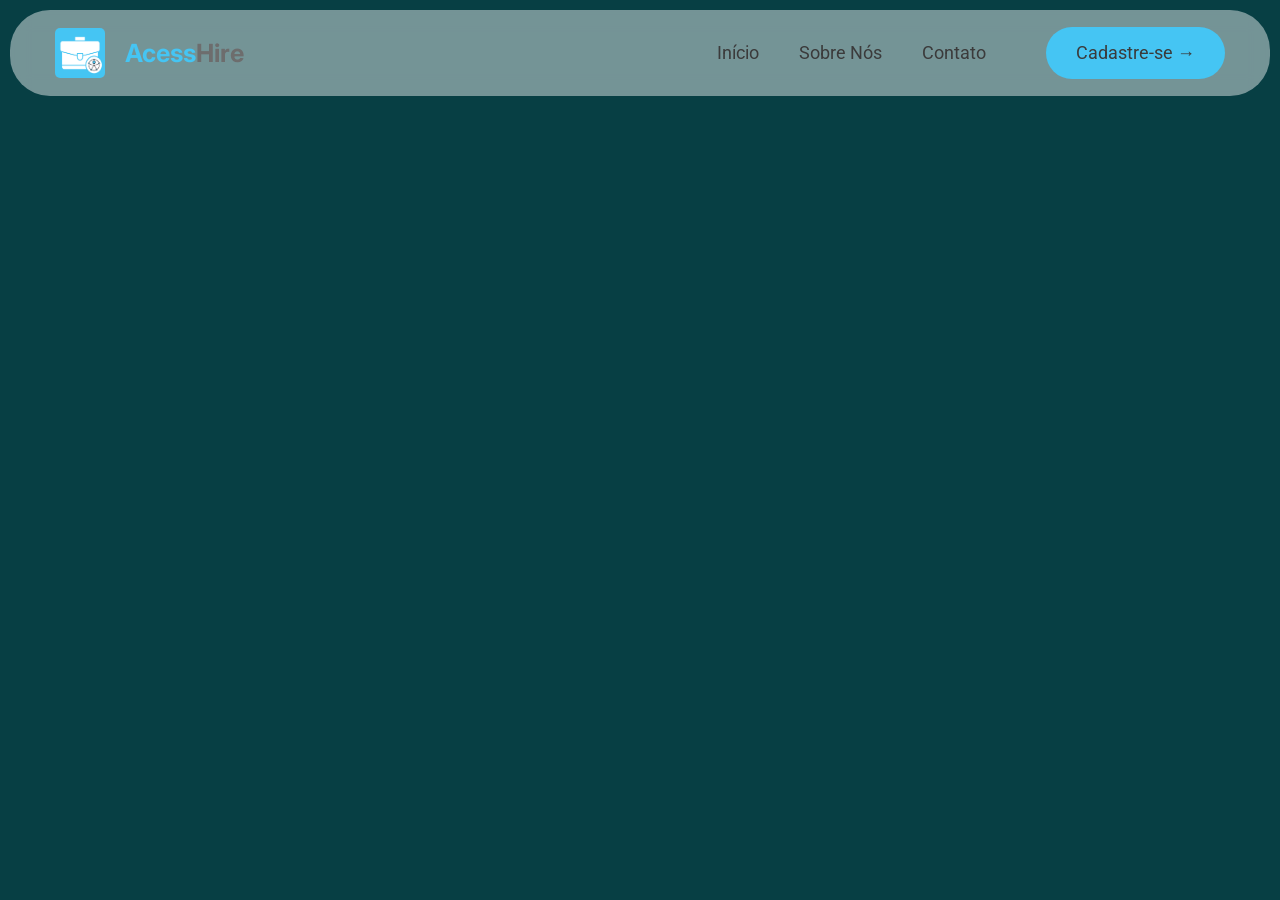
==== index.html @ 0a023e95 "botão no nav" ====
<!DOCTYPE html>
<html lang="pt-br">

<head>
    <meta charset="UTF-8">
    <meta name="viewport" content="width=device-width, initial-scale=1.0">
    <link rel="stylesheet" href="style.css">
    <link rel="preconnect" href="https://fonts.googleapis.com">
    <link rel="preconnect" href="https://fonts.gstatic.com" crossorigin>
    <link
        href="https://fonts.googleapis.com/css2?family=Inter:ital,opsz,wght@0,14..32,100..900;1,14..32,100..900&family=Roboto:ital,wght@0,100..900;1,100..900&display=swap"
        rel="stylesheet">
    <title>AcessHire</title>
</head>

<body>
    <nav>
        <div class="navLogo">
            <img src="../assets/logo.png" alt="logo">
            <h1>Acess<span>Hire</span></h1>
        </div>
        <div class="navLinks">
            <a>Início</a>
            <a>Sobre Nós</a>
            <a>Contato</a>
            <button class="navCtn">Cadastre-se →</button>            
        </div>
    </nav>
    <div class="topContent">
        
    </div>
</body>

</html>
---- style.css ----
:root {
    --cyanAH: #45c5f3;
    --grayAH: #6d6d6d;
    --text: #3b3b3b;
}

body {
    padding: 0;
    margin: 0;
    background-color: rgb(7, 63, 68);
}

nav {
    background-color: rgba(255, 255, 255, 0.445);
    backdrop-filter: blur(10px);
    display: flex;
    justify-content: space-between;
    align-items: center;
    gap: 100px;
    padding: 7px 35px;
    border-radius: 40px;
    margin: 10px;
}


.navLogo{
    display: flex;
    align-items: center;
    gap: 20px;
    margin-left: 10px;
}

.navLogo img{
    width: 50px;
    height: 50px;
    border-radius: 5px;
}

.navLogo h1 {
    font-family: "Inter";
    font-size: 25px;
    color: var(--cyanAH)
}

.navLogo span {
    color: var(--grayAH);
}

.navLinks {
    display: flex;
    align-items: center;
    gap: 40px;
    margin-right: 10px;
}

.navLinks a {
    color: var(--text);
    font-size: 18px;
    font-family: "Roboto";
}

.navCtn {
    padding: 15px 30px;
    background-color: var(--cyanAH);
    border: none;
    border-radius: 30px;
    font-family: "Roboto";
    font-size: 18px;
    color: var(--text);
    margin-left: 20px;
}
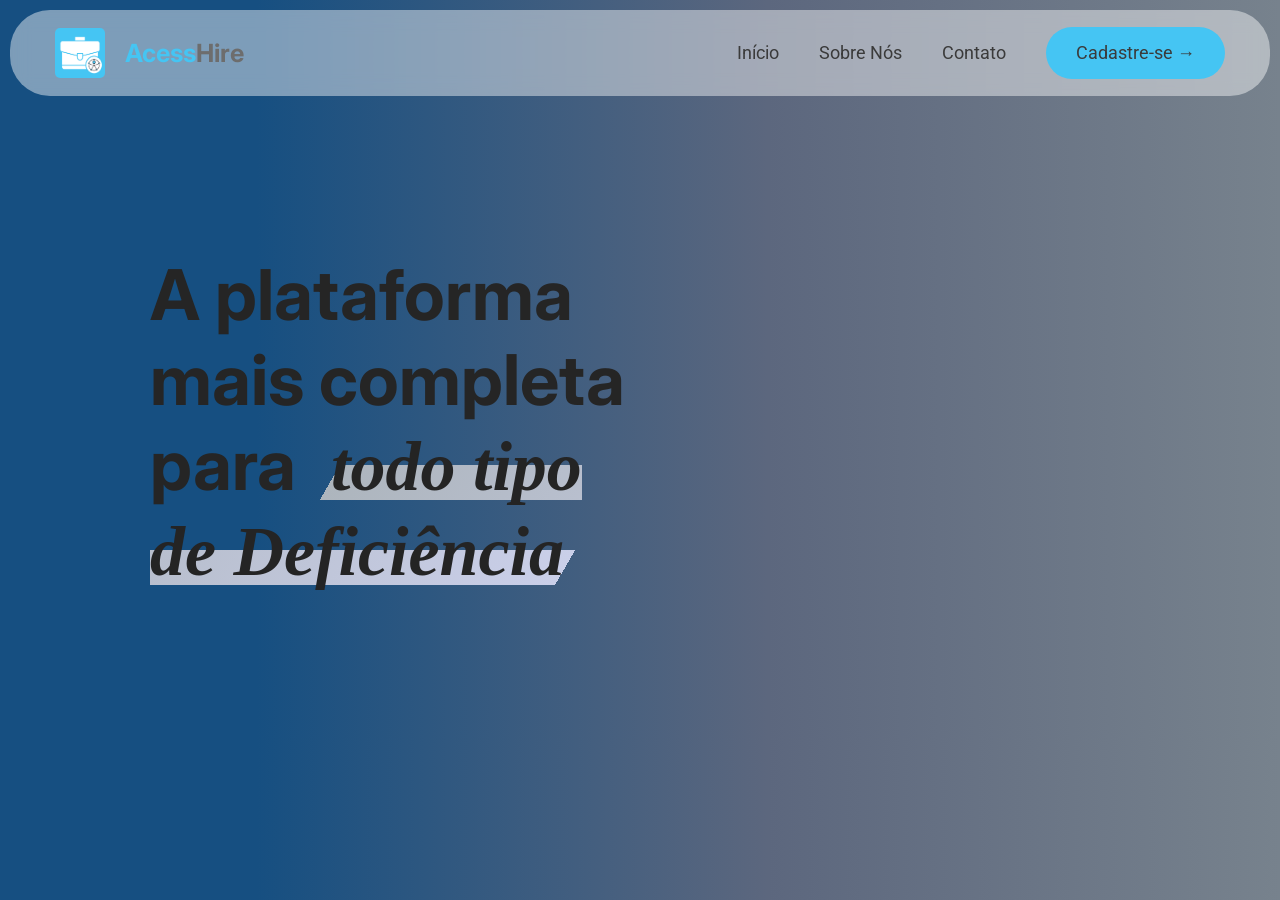
==== commit 0c42482f: "fazendo o top Content (to mto ruimm)" ====
--- a/index.html
+++ b/index.html
@@ -23,11 +23,13 @@
             <a>Início</a>
             <a>Sobre Nós</a>
             <a>Contato</a>
-            <button class="navCtn">Cadastre-se →</button>            
+            <button class="navCtn">Cadastre-se →</button>
         </div>
     </nav>
     <div class="topContent">
-        
+        <h1>
+            A plataforma mais completa para <span class="highlight">todo tipo de Deficiência</span>
+        </h1>
     </div>
 </body>
 
--- a/style.css
+++ b/style.css
@@ -2,13 +2,15 @@
     --cyanAH: #45c5f3;
     --grayAH: #6d6d6d;
     --text: #3b3b3b;
+    --title: #252525; 
 }
 
 body {
     padding: 0;
-    margin: 0;
-    background-color: rgb(7, 63, 68);
+    margin: 0; 
+   background: linear-gradient(to right, #164f81 20%, rgb(92, 103, 126) 60%, rgb(119, 130, 141) 100%);
 }
+
 
 nav {
     background-color: rgba(255, 255, 255, 0.445);
@@ -22,15 +24,14 @@
     margin: 10px;
 }
 
-
-.navLogo{
+.navLogo {
     display: flex;
     align-items: center;
     gap: 20px;
     margin-left: 10px;
 }
 
-.navLogo img{
+.navLogo img {
     width: 50px;
     height: 50px;
     border-radius: 5px;
@@ -67,5 +68,28 @@
     font-family: "Roboto";
     font-size: 18px;
     color: var(--text);
-    margin-left: 20px;
 }
+
+/* TOP CONTENT */
+
+.topContent {
+    padding: 100px 150px;
+}
+
+.topContent h1{
+    font-size: 70px;
+    max-width: 500px;
+    font-family: "Inter";
+    color: var(--title);
+}
+
+.highlight {
+    font-style: italic;
+    font-weight: 700;
+    color: rgb(36, 36, 36);
+    background: linear-gradient(120deg, transparent 0%, transparent 4%, #adb5bd 4%, #cacfe9 96%, transparent 96%);
+    background-size: 100% 0.5em;
+    background-repeat: no-repeat;
+    background-position: 0 88%;
+    padding: 0 20px;    
+}
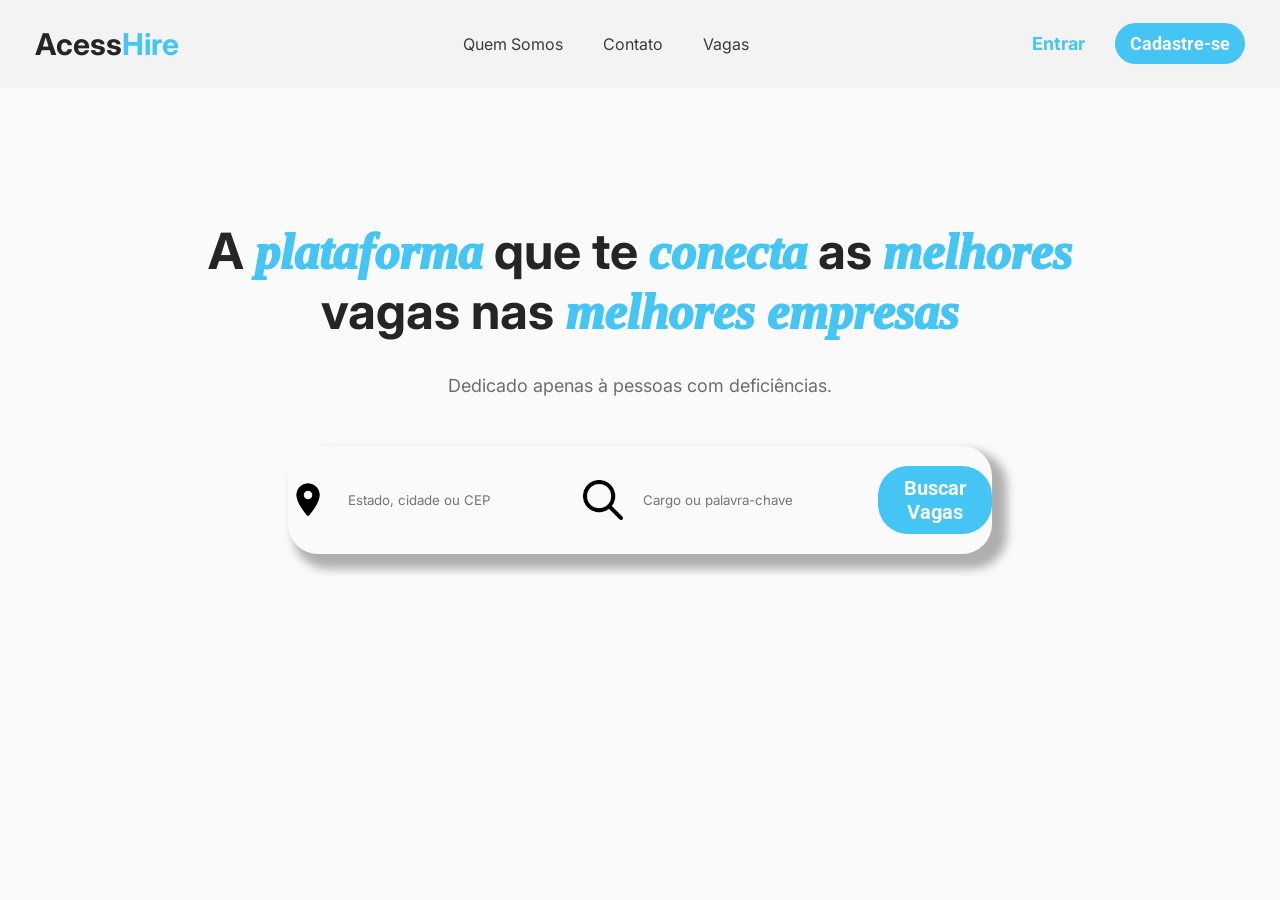
==== commit 1850e734: "home "pronta"" ====
--- a/index.html
+++ b/index.html
@@ -16,20 +16,30 @@
 <body>
     <nav>
         <div class="navLogo">
-            <img src="../assets/logo.png" alt="logo">
             <h1>Acess<span>Hire</span></h1>
         </div>
         <div class="navLinks">
-            <a>Início</a>
-            <a>Sobre Nós</a>
+            <a>Quem Somos</a>
             <a>Contato</a>
-            <button class="navCtn">Cadastre-se →</button>
+            <a>Vagas</a>
+        </div>
+        <div class="navCad">
+            <a>Entrar</a>
+            <button>Cadastre-se</button>
         </div>
     </nav>
     <div class="topContent">
         <h1>
-            A plataforma mais completa para <span class="highlight">todo tipo de Deficiência</span>
+            A <span>plataforma</span> que te <span>conecta</span> as <span>melhores</span> vagas nas <span>melhores empresas</span>
         </h1>
+        <p>Dedicado apenas à pessoas com deficiências.</p>
+        <div class="searchBar">
+            <img src="./assets/local.png"></img>
+            <input type="search" class="addressSearch" placeholder="Estado, cidade ou CEP">
+            <img src="./assets/search.png"></img>
+            <input type="search" class="positionSearch" placeholder="Cargo ou palavra-chave">
+            <button>Buscar Vagas</button>
+        </div>
     </div>
 </body>
 
--- a/style.css
+++ b/style.css
@@ -2,94 +2,186 @@
     --cyanAH: #45c5f3;
     --grayAH: #6d6d6d;
     --text: #3b3b3b;
-    --title: #252525; 
+    --title: #252525;
+    --white: #fbfafa;
+    --offWhite: #f3f3f3;
+}
+
+::selection {
+    background-color: var(--cyanAH);
+    color: var(--grayAH);
 }
 
 body {
     padding: 0;
-    margin: 0; 
-   background: linear-gradient(to right, #164f81 20%, rgb(92, 103, 126) 60%, rgb(119, 130, 141) 100%);
+    margin: 0;
+    background-color: var(--white);
 }
 
 
 nav {
-    background-color: rgba(255, 255, 255, 0.445);
-    backdrop-filter: blur(10px);
+    background-color: var(--offWhite);
     display: flex;
     justify-content: space-between;
     align-items: center;
     gap: 100px;
-    padding: 7px 35px;
-    border-radius: 40px;
-    margin: 10px;
+    padding: 1px 35px;
+    position: sticky;
+    top: 0;
+    z-index: 1000;
 }
 
 .navLogo {
     display: flex;
     align-items: center;
     gap: 20px;
-    margin-left: 10px;
 }
 
-.navLogo img {
-    width: 50px;
-    height: 50px;
-    border-radius: 5px;
-}
 
 .navLogo h1 {
     font-family: "Inter";
-    font-size: 25px;
-    color: var(--cyanAH)
+    font-size: 30px;
+    color: var(--title)
 }
 
 .navLogo span {
-    color: var(--grayAH);
+    color: var(--cyanAH);
 }
 
 .navLinks {
     display: flex;
     align-items: center;
     gap: 40px;
-    margin-right: 10px;
 }
+
 
 .navLinks a {
     color: var(--text);
-    font-size: 18px;
-    font-family: "Roboto";
+    font-size: 16px;
+    font-family: "Inter";
+    transition: all .18s ease;
 }
 
-.navCtn {
-    padding: 15px 30px;
+.navLinks a:hover {
+    transform: translateY(-2px);
+    cursor: pointer;
+}
+
+.navCad {
+    display: flex;
+    align-items: center;
+    gap: 30px;
+}
+
+.navCad a {
+    font-size: 18px;
+    font-weight: 700;
+    font-family: "Inter";
+    text-decoration: none;
+    color: var(--cyanAH);
+    transition: all .18s ease-in-out;
+}
+
+.navCad a:hover {
+    transform: translateY(-2px);
+    cursor: pointer;
+}
+
+.navCad button {
+    padding: 10px 15px;
     background-color: var(--cyanAH);
     border: none;
     border-radius: 30px;
     font-family: "Roboto";
     font-size: 18px;
-    color: var(--text);
+    font-weight: 700;
+    color: var(--white);
+    transition: all .18s ease;
+}
+
+.navCad button:hover {
+    transform: translateY(2px);
+    cursor: pointer;
 }
 
 /* TOP CONTENT */
 
 .topContent {
-    padding: 100px 150px;
+    padding: 100px 200px;
 }
 
-.topContent h1{
-    font-size: 70px;
-    max-width: 500px;
+.topContent h1 {
+    text-align: center;
+    font-size: 50px;
     font-family: "Inter";
     color: var(--title);
 }
 
-.highlight {
+.topContent span {
     font-style: italic;
+    font-weight: 1000;
+    color: var(--cyanAH);
+}
+
+.topContent p {
+    text-align: center;
+    color: var(--grayAH);
+    font-family: "Inter";
+    font-size: 18px;
+}
+
+.searchBar {
+    display: flex;
+    align-items: center;
+    justify-content: center;
+    padding: 20px 0px;
+    background-color: var(--white);
+    border-radius: 30px;
+    gap: 10px;
+    box-shadow: 10px 10px 10px 5px rgba(0, 0, 0, 0.3);
+    width: 80%;
+    margin: 50px auto;
+}
+
+.searchBar img {
+    width: 40px;
+    -webkit-user-select: none;
+    -moz-user-select: none;
+    -ms-user-select: none;
+    user-select: none;
+}
+
+.searchBar input {
+    border: none;
+    background-color: var(--white);
+    padding: 10px;
+    font-family: "Inter";
+}
+
+.searchBar input:focus {
+    outline: none;
+    border-bottom: 1px solid var(--title);
+}
+
+.searchBar input[type="search"]::-webkit-search-cancel-button,
+input[type="search"]::-webkit-search-decoration {
+    -webkit-appearance: none;
+    appearance: none;
+}
+
+.searchBar button {
+    padding: 10px 15px;
+    background-color: var(--cyanAH);
+    border: none;
+    border-radius: 30px;
+    font-family: "Roboto";
+    font-size: 20px;
     font-weight: 700;
-    color: rgb(36, 36, 36);
-    background: linear-gradient(120deg, transparent 0%, transparent 4%, #adb5bd 4%, #cacfe9 96%, transparent 96%);
-    background-size: 100% 0.5em;
-    background-repeat: no-repeat;
-    background-position: 0 88%;
-    padding: 0 20px;    
+    color: var(--white);
+    transition: all .18s ease;
+}
+
+.searchBar button:hover {
+    transform: translateY(3px);
+    cursor: pointer;
 }
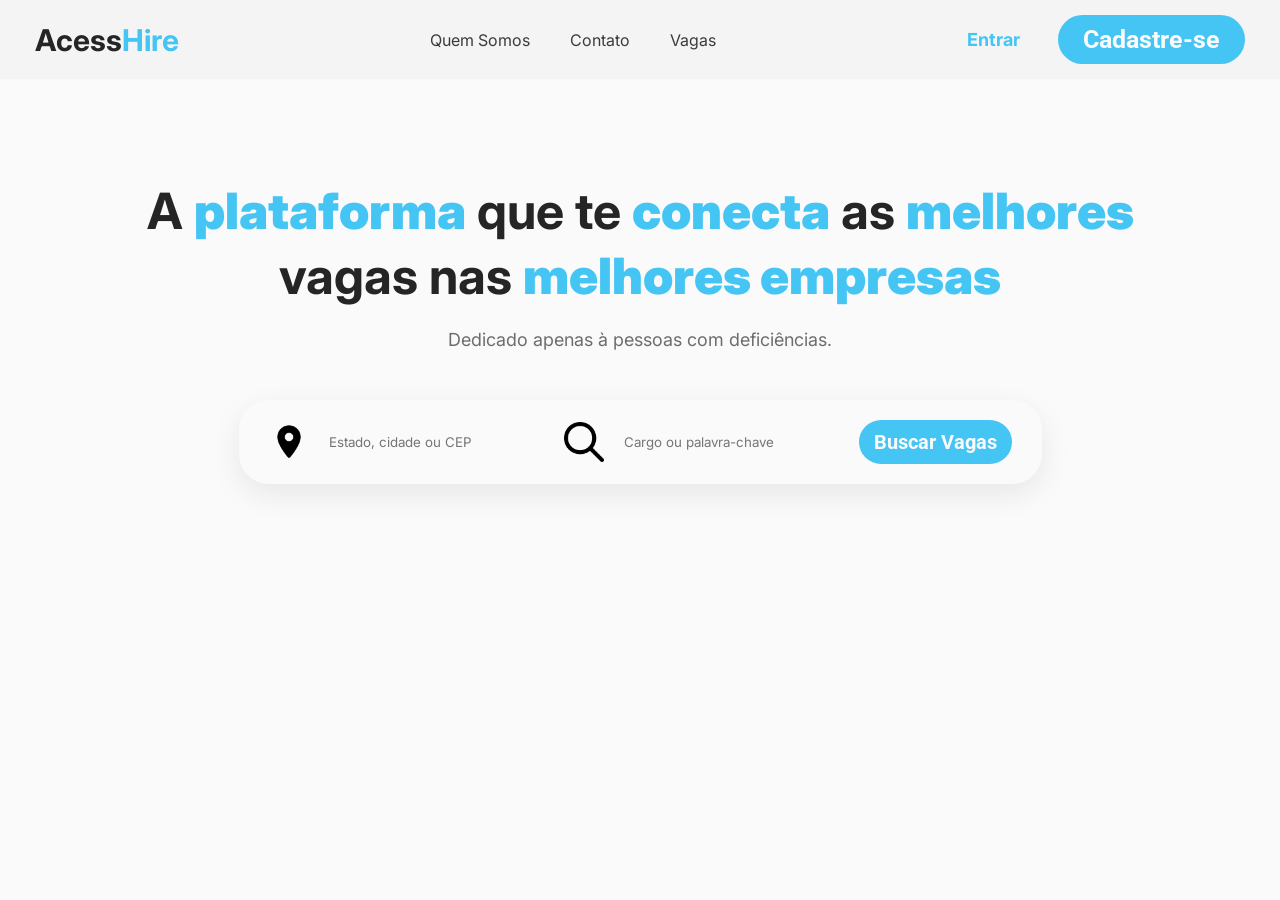
==== commit 8b744167: "Polindo antes de colocar outras abas" ====
--- a/index.html
+++ b/index.html
@@ -4,7 +4,7 @@
 <head>
     <meta charset="UTF-8">
     <meta name="viewport" content="width=device-width, initial-scale=1.0">
-    <link rel="stylesheet" href="style.css">
+    <link rel="stylesheet" href="indexStyle.css">
     <link rel="preconnect" href="https://fonts.googleapis.com">
     <link rel="preconnect" href="https://fonts.gstatic.com" crossorigin>
     <link
@@ -24,13 +24,17 @@
             <a>Vagas</a>
         </div>
         <div class="navCad">
-            <a>Entrar</a>
-            <button>Cadastre-se</button>
+            <a href="login.html">Entrar</a>
+            <a href="cadastro.html">
+                <button>Cadastre-se</button>
+            </a>
+        </div>
         </div>
     </nav>
     <div class="topContent">
         <h1>
-            A <span>plataforma</span> que te <span>conecta</span> as <span>melhores</span> vagas nas <span>melhores empresas</span>
+            A <span>plataforma</span> que te <span>conecta</span> as <span>melhores</span> vagas nas <span>melhores
+                empresas</span>
         </h1>
         <p>Dedicado apenas à pessoas com deficiências.</p>
         <div class="searchBar">
--- a/indexStyle.css
+++ b/indexStyle.css
@@ -0,0 +1,324 @@
+:root {
+    --cyanAH: #45c5f3;
+    --grayAH: #6d6d6d;
+    --text: #3b3b3b;
+    --title: #252525;
+    --white: #fbfafa;
+    --offWhite: #f3f3f3c5;
+}
+
+*,
+*::before,
+*::after {
+    box-sizing: border-box;
+}
+
+::selection {
+    background-color: var(--cyanAH);
+    color: var(--grayAH);
+}
+
+body {
+    padding: 0;
+    margin: 0;
+    background-color: var(--white);
+    overflow-x: hidden;
+}
+
+/* ===== NAV ===== */
+
+nav {
+    background-color: var(--offWhite);
+    display: flex;
+    justify-content: space-between;
+    align-items: center;
+    gap: clamp(20px, 5vw, 100px);
+    padding: 15px clamp(20px, 5vw, 35px);
+    backdrop-filter: blur(10px);
+    -webkit-backdrop-filter: blur(10px);
+    position: sticky;
+    top: 0;
+    z-index: 1000;
+}
+
+.navLogo {
+    display: flex;
+    align-items: center;
+    gap: 20px;
+}
+
+.navLogo h1 {
+    font-family: "Inter";
+    font-size: clamp(22px, 4vw, 30px);
+    color: var(--title);
+    margin: 0;
+    white-space: nowrap;
+}
+
+.navLogo span {
+    color: var(--cyanAH);
+}
+
+.navLinks {
+    display: flex;
+    align-items: center;
+    gap: 40px;
+}
+
+.navLinks a {
+    color: var(--text);
+    font-size: 16px;
+    font-family: "Inter";
+    text-decoration: none;
+    transition: all .18s ease;
+}
+
+.navLinks a:hover {
+    transform: translateY(-2px);
+    cursor: pointer;
+}
+
+.navCad {
+    display: flex;
+    align-items: center;
+    gap: clamp(15px, 3vw, 50px);
+}
+
+.navCad a {
+    font-size: 18px;
+    font-weight: 700;
+    font-family: "Inter";
+    text-decoration: none;
+    color: var(--cyanAH);
+    transition: all .18s ease-in-out;
+    white-space: nowrap;
+}
+
+.navCad a:hover {
+    transform: translateY(-2px);
+    cursor: pointer;
+}
+
+.navCad button {
+    padding: 10px clamp(15px, 3vw, 25px);
+    background-color: var(--cyanAH);
+    border: none;
+    border-radius: 30px;
+    font-family: "Roboto";
+    font-size: clamp(16px, 2vw, 25px);
+    font-weight: 700;
+    color: var(--white);
+    transition: all .18s ease;
+    white-space: nowrap;
+}
+
+.navCad button:hover {
+    transform: translateY(2px);
+    cursor: pointer;
+}
+
+.navToggle {
+    display: none;
+}
+
+.navBurger {
+    display: none;
+    flex-direction: column;
+    gap: 5px;
+    cursor: pointer;
+    z-index: 1001;
+}
+
+.navBurger span {
+    width: 26px;
+    height: 3px;
+    background-color: var(--title);
+    border-radius: 3px;
+    transition: all .25s ease;
+}
+
+/* ===== TOP CONTENT ===== */
+
+.topContent {
+    padding: clamp(50px, 10vw, 100px) clamp(20px, 8vw, 200px);
+}
+
+.topContent h1 {
+    text-align: center;
+    font-size: clamp(28px, 5vw, 50px);
+    font-family: "Inter";
+    color: var(--title);
+    line-height: 1.3;
+    margin: 0 0 20px 0;
+}
+
+.topContent span {
+    font-weight: 1000;
+    color: var(--cyanAH);
+}
+
+.topContent p {
+    text-align: center;
+    color: var(--grayAH);
+    font-family: "Inter";
+    font-size: clamp(15px, 2vw, 18px);
+}
+
+/* ===== SEARCH BAR ===== */
+
+.searchBar {
+    display: flex;
+    align-items: center;
+    justify-content: center;
+    flex-wrap: wrap;
+    padding: 20px 30px;
+    background-color: var(--white);
+    border-radius: 30px;
+    gap: 10px;
+    box-shadow: 0 10px 30px rgba(0, 0, 0, 0.08);
+    width: fit-content;
+    max-width: 90%;
+    margin: 50px auto;
+}
+
+.searchBar img {
+    width: 40px;
+    -webkit-user-select: none;
+    -moz-user-select: none;
+    -ms-user-select: none;
+    user-select: none;
+    flex-shrink: 0;
+}
+
+.searchBar input {
+    border: none;
+    background-color: var(--white);
+    padding: 10px;
+    font-family: "Inter";
+    min-width: 0;
+}
+
+.searchBar input:focus {
+    outline: none;
+    border-bottom: 1px solid var(--title);
+}
+
+.searchBar input[type="search"]::-webkit-search-cancel-button,
+input[type="search"]::-webkit-search-decoration {
+    -webkit-appearance: none;
+    appearance: none;
+}
+
+.searchBar button {
+    padding: 10px 15px;
+    background-color: var(--cyanAH);
+    border: none;
+    border-radius: 30px;
+    font-family: "Roboto";
+    font-size: 20px;
+    font-weight: 700;
+    color: var(--white);
+    transition: all .18s ease;
+    white-space: nowrap;
+}
+
+.searchBar button:hover {
+    transform: translateY(3px);
+    cursor: pointer;
+}
+
+@media (max-width: 900px) {
+    .navLinks {
+        position: fixed;
+        top: 0;
+        right: -100%;
+        height: 100vh;
+        width: min(70vw, 320px);
+        background-color: var(--offWhite);
+        flex-direction: column;
+        justify-content: center;
+        gap: 30px;
+        transition: right .3s ease;
+        box-shadow: -10px 0 30px rgba(0, 0, 0, 0.1);
+    }
+
+    .navToggle:checked~.navLinks {
+        right: 0;
+    }
+
+    .navBurger {
+        display: flex;
+    }
+
+    .navToggle:checked~.navBurger span:nth-child(1) {
+        transform: translateY(8px) rotate(45deg);
+    }
+
+    .navToggle:checked~.navBurger span:nth-child(2) {
+        opacity: 0;
+    }
+
+    .navToggle:checked~.navBurger span:nth-child(3) {
+        transform: translateY(-8px) rotate(-45deg);
+    }
+
+}
+
+/* Mobile: barra de busca empilha em coluna */
+@media (max-width: 600px) {
+    .searchBar {
+        flex-direction: column;
+        align-items: stretch;
+        width: 90%;
+        border-radius: 20px;
+    }
+
+    .searchBar input {
+        text-align: center;
+        border-bottom: 1px solid var(--offWhite);
+        padding: 12px;
+    }
+
+    .searchBar img {
+        display: none;
+    }
+
+    .searchBar button {
+        margin-top: 10px;
+        width: 100%;
+    }
+
+    .navCad button {
+        padding: 8px 16px;
+    }
+}
+
+
+@media (max-width: 480px) {
+    nav {
+        padding: 12px 16px;
+        gap: 10px;
+    }
+
+    .navLogo h1 {
+        font-size: 20px;
+    }
+
+    .navCad {
+        gap: 12px;
+    }
+
+    .navCad a {
+        font-size: 14px;
+    }
+
+    .navCad button {
+        padding: 8px 14px;
+        font-size: 14px;
+        border-radius: 20px;
+    }
+
+    .navBurger span {
+        width: 22px;
+    }
+}
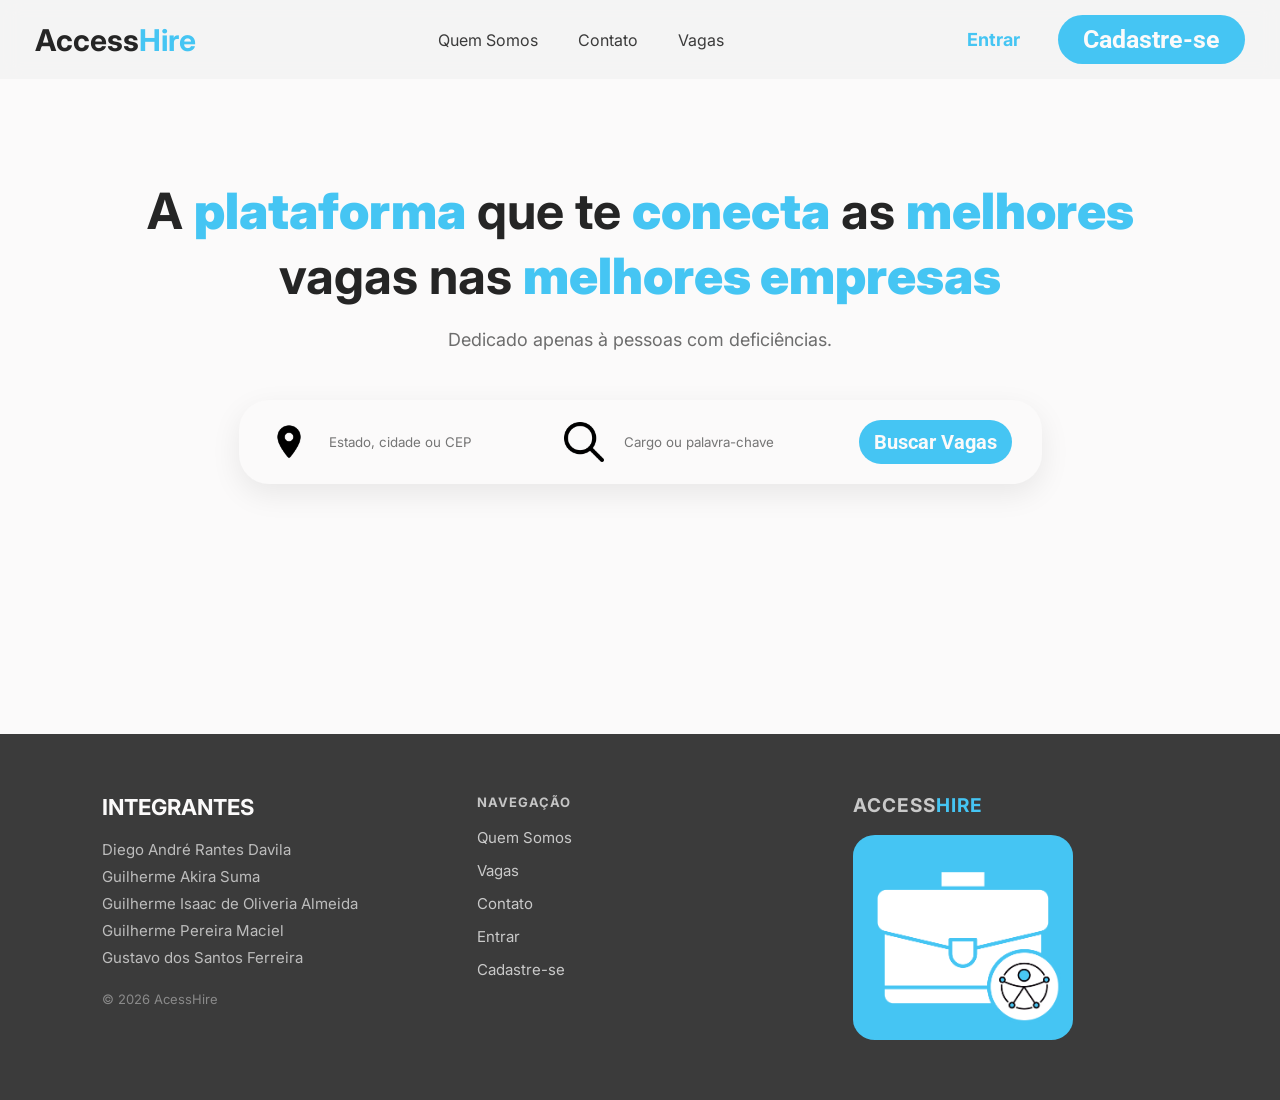
==== commit fbdbc8e5: "mudando index prara a publicação" ====
--- a/index.html
+++ b/index.html
@@ -4,28 +4,29 @@
 <head>
     <meta charset="UTF-8">
     <meta name="viewport" content="width=device-width, initial-scale=1.0">
-    <link rel="stylesheet" href="indexStyle.css">
+    <link rel="stylesheet" href="../styles/indexStyle.css">
     <link rel="preconnect" href="https://fonts.googleapis.com">
     <link rel="preconnect" href="https://fonts.gstatic.com" crossorigin>
     <link
         href="https://fonts.googleapis.com/css2?family=Inter:ital,opsz,wght@0,14..32,100..900;1,14..32,100..900&family=Roboto:ital,wght@0,100..900;1,100..900&display=swap"
         rel="stylesheet">
-    <title>AcessHire</title>
+        <link rel="icon" type="image/png" href="../assets/iconLogo.png">
+    <title>AccessHire</title>
 </head>
 
 <body>
     <nav>
         <div class="navLogo">
-            <h1>Acess<span>Hire</span></h1>
+            <h1>Access<span>Hire</span></h1>
         </div>
         <div class="navLinks">
-            <a>Quem Somos</a>
-            <a>Contato</a>
-            <a>Vagas</a>
+            <a href="../screens/sobreNos.html">Quem Somos</a>
+            <a href="../screens/contato.html">Contato</a>
+            <a href="../screens/vagas.html">Vagas</a>
         </div>
         <div class="navCad">
-            <a href="login.html">Entrar</a>
-            <a href="cadastro.html">
+            <a href="../screens/login.html">Entrar</a>
+            <a href="../screens/cadastro.html">
                 <button>Cadastre-se</button>
             </a>
         </div>
@@ -38,13 +39,46 @@
         </h1>
         <p>Dedicado apenas à pessoas com deficiências.</p>
         <div class="searchBar">
-            <img src="./assets/local.png"></img>
+            <img src="../assets/local.png"></img>
             <input type="search" class="addressSearch" placeholder="Estado, cidade ou CEP">
-            <img src="./assets/search.png"></img>
+            <img src="../assets/search.png"></img>
             <input type="search" class="positionSearch" placeholder="Cargo ou palavra-chave">
             <button>Buscar Vagas</button>
         </div>
     </div>
+    <footer class="siteFooter">
+ 
+        <div class="footerCol footerAbout">
+            <h3>INTEGRANTES</h3>
+            <ul class="footerMembers">
+                <li>Diego André Rantes Davila</li>
+                <li>Guilherme Akira Suma</li>
+                <li>Guilherme Isaac de Oliveria Almeida</li>
+                <li>Guilherme Pereira Maciel</li>
+                <li>Gustavo dos Santos Ferreira</li>
+            </ul>
+            <p class="footerCopy">© 2026 AcessHire</p>
+        </div>
+     
+        <div class="footerCol footerNav">
+            <h4>NAVEGAÇÃO</h4>
+            <ul>
+                <li><a href="../screens/sobreNos.html">Quem Somos</a></li>
+                <li><a href="../screens/vagas.html">Vagas</a></li>
+                <li><a href="../screens/contato.html">Contato</a></li>
+                <li><a href="../screens/login.html">Entrar</a></li>
+                <li><a href="../screens/cadastro.html">Cadastre-se</a></li>
+            </ul>
+        </div>
+     
+        <div class="footerCol footerBrand">
+            <h4>ACCESS<span>HIRE</span></h4>
+            <div class="footerImage">
+                <img src="../assets/logo.png" alt="LOGO">
+            </div>
+        </div>
+     
+    </footer>
 </body>
 
 </html>
--- a/styles/indexStyle.css
+++ b/styles/indexStyle.css
@@ -0,0 +1,453 @@
+:root {
+    --cyanAH: #45c5f3;
+    --corbotao: #1a9ee7;
+    --grayAH: #6d6d6d;
+    --text: #3b3b3b;
+    --title: #252525;
+    --white: #fbfafa;
+    --offWhite: #f3f3f3c5;
+    --transparent: #ffffff00;
+    --lightGray: #c5c5c5;
+}
+ 
+*,
+*::before,
+*::after {
+    box-sizing: border-box;
+}
+
+::selection {
+    background-color: var(--cyanAH);
+    color: var(--grayAH);
+}
+
+body {
+    padding: 0;
+    margin: 0;
+    background-color: var(--white);
+    overflow-x: hidden;
+}
+
+/* ===== NAV ===== */
+
+nav {
+    background-color: var(--offWhite);
+    display: flex;
+    justify-content: space-between;
+    align-items: center;
+    gap: clamp(20px, 5vw, 100px);
+    padding: 15px clamp(20px, 5vw, 35px);
+    backdrop-filter: blur(10px);
+    -webkit-backdrop-filter: blur(10px);
+    position: sticky;
+    top: 0;
+    z-index: 1000;
+}
+
+.navLogo {
+    display: flex;
+    align-items: center;
+    gap: 20px;
+}
+
+.navLogo h1 {
+    font-family: "Inter";
+    font-size: clamp(22px, 4vw, 30px);
+    color: var(--title);
+    margin: 0;
+    white-space: nowrap;
+}
+
+.navLogo span {
+    color: var(--cyanAH);
+}
+
+.navLinks {
+    display: flex;
+    align-items: center;
+    gap: 40px;
+}
+
+.navLinks a {
+    color: var(--text);
+    font-size: 16px;
+    font-family: "Inter";
+    text-decoration: none;
+    transition: all .18s ease;
+}
+
+.navLinks a:hover {
+    transform: translateY(-2px);
+    cursor: pointer;
+    color: var(--title);
+    font-weight: 700;
+}
+
+.navCad {
+    display: flex;
+    align-items: center;
+    gap: clamp(15px, 3vw, 50px);
+}
+
+.navCad a {
+    font-size: 18px;
+    font-weight: 700;
+    font-family: "Inter";
+    text-decoration: none;
+    color: var(--cyanAH);
+    transition: all .18s ease-in-out;
+    white-space: nowrap;
+}
+
+.navCad a:hover {
+    transform: translateY(-2px);
+    cursor: pointer;
+}
+
+.navCad button {
+    padding: 10px clamp(15px, 3vw, 25px);
+    background-color: var(--cyanAH);
+    border: none;
+    border-radius: 30px;
+    font-family: "Roboto";
+    font-size: clamp(16px, 2vw, 25px);
+    font-weight: 700;
+    color: var(--white);
+    transition: all .18s ease;
+    white-space: nowrap;
+}
+
+.navCad button:hover {
+    transform: translateY(2px);
+    cursor: pointer;
+}
+
+.navToggle {
+    display: none;
+}
+
+.navBurger {
+    display: none;
+    flex-direction: column;
+    gap: 5px;
+    cursor: pointer;
+    z-index: 1001;
+}
+
+.navBurger span {
+    width: 26px;
+    height: 3px;
+    background-color: var(--title);
+    border-radius: 3px;
+    transition: all .25s ease;
+}
+
+/* ===== TOP CONTENT ===== */
+
+.topContent {
+    padding: clamp(50px, 10vw, 100px) clamp(20px, 8vw, 200px);
+}
+
+.topContent h1 {
+    text-align: center;
+    font-size: clamp(28px, 5vw, 50px);
+    font-family: "Inter";
+    color: var(--title);
+    line-height: 1.3;
+    margin: 0 0 20px 0;
+}
+
+.topContent span {
+    font-weight: 1000;
+    color: var(--cyanAH);
+}
+
+.topContent p {
+    text-align: center;
+    color: var(--grayAH);
+    font-family: "Inter";
+    font-size: clamp(15px, 2vw, 18px);
+}
+
+/* ===== SEARCH BAR ===== */
+
+.searchBar {
+    display: flex;
+    align-items: center;
+    justify-content: center;
+    flex-wrap: wrap;
+    padding: 20px 30px;
+    background-color: var(--white);
+    border-radius: 30px;
+    gap: 10px;
+    box-shadow: 0 10px 30px rgba(0, 0, 0, 0.08);
+    width: fit-content;
+    max-width: 90%;
+    margin: 50px auto;
+}
+
+.searchBar img {
+    width: 40px;
+    -webkit-user-select: none;
+    -moz-user-select: none;
+    -ms-user-select: none;
+    user-select: none;
+    flex-shrink: 0;
+}
+
+.searchBar input {
+    border: none;
+    background-color: var(--white);
+    padding: 10px;
+    font-family: "Inter";
+    min-width: 0;
+}
+
+.searchBar input:focus {
+    outline: none;
+    border-bottom: 1px solid var(--title);
+}
+
+.searchBar input[type="search"]::-webkit-search-cancel-button,
+input[type="search"]::-webkit-search-decoration {
+    -webkit-appearance: none;
+    appearance: none;
+}
+
+.searchBar button {
+    padding: 10px 15px;
+    background-color: var(--cyanAH);
+    border: none;
+    border-radius: 30px;
+    font-family: "Roboto";
+    font-size: 20px;
+    font-weight: 700;
+    color: var(--white);
+    transition: all .18s ease;
+    white-space: nowrap;
+}
+
+.searchBar button:hover {
+    transform: translateY(3px);
+    cursor: pointer;
+}
+
+/* ===== FOOTER ===== */
+
+.siteFooter {
+    background-color: var(--text);
+    padding: clamp(30px, 6vw, 60px) clamp(20px, 8vw, 200px);
+    display: flex;
+    flex-wrap: wrap;
+    justify-content: space-between;
+    gap: 50px;
+    margin-top: 100px;
+}
+
+.footerCol {
+    flex: 1 1 200px;
+    min-width: 200px;
+}
+
+.footerAbout h3 {
+    font-family: "Inter";
+    font-size: 22px;
+    font-weight: 700;
+    color: var(--footerHeading, #fbfafa);
+    margin: 0 0 16px 0;
+}
+
+.footerMembers {
+    list-style: none;
+    padding: 0;
+    margin: 0 0 20px 0;
+}
+
+.footerMembers li {
+    font-family: "Inter";
+    font-size: 15px;
+    color: var(--footerText, #bdbdbd);
+    line-height: 1.8;
+}
+
+.footerCopy {
+    font-family: "Inter";
+    font-size: 13px;
+    color: var(--footerMuted, #8a8a8a);
+    margin: 0;
+}
+
+.footerNav h4 {
+    font-family: "Inter";
+    font-size: 13px;
+    font-weight: 700;
+    letter-spacing: 1px;
+    text-transform: uppercase;
+    color: var(--lightGray);
+    margin: 0 0 18px 0;
+}
+
+.footerNav ul {
+    list-style: none;
+    padding: 0;
+    margin: 0;
+}
+
+.footerNav li {
+    margin-bottom: 14px;
+}
+
+.footerNav a {
+    font-family: "Inter";
+    font-size: 15px;
+    color: var(--offWhite);
+    text-decoration: none;
+    transition: color .18s ease, transform .18s ease;
+    display: inline-block;
+}
+
+.footerNav a:hover {
+    color: var(--corbotao);
+    transform: translateX(4px);
+}
+
+
+
+.footerBrand h4 {
+    font-family: "Inter";
+    font-size: 19px;
+    font-weight: 700;
+    letter-spacing: 1px;
+    text-transform: uppercase;
+    color: var(--offWhite);
+    margin: 0 0 18px 0;
+}
+
+.footerBrand span{
+    color: var(--cyanAH);
+}
+
+.footerImage {
+    width: 100%;
+    max-width: 220px;
+}
+
+.footerImage img {
+    width: 100%;
+    height: 100%;
+    object-fit: cover;
+    border-radius: 8px;
+    display: block;
+    border-radius: 10%;
+}
+
+/* ===== RESPONSIVO ===== */
+
+@media (max-width: 900px) {
+    .navLinks {
+        position: fixed;
+        top: 0;
+        right: -100%;
+        height: 100vh;
+        width: min(70vw, 320px);
+        background-color: var(--offWhite);
+        flex-direction: column;
+        justify-content: center;
+        gap: 30px;
+        overflow-y: auto;
+        transition: right .3s ease;
+        box-shadow: -10px 0 30px rgba(0, 0, 0, 0.1);
+    }
+
+    .navToggle:checked~.navLinks {
+        right: 0;
+    }
+
+    .navBurger {
+        display: flex;
+    }
+
+    .navToggle:checked~.navBurger span:nth-child(1) {
+        transform: translateY(8px) rotate(45deg);
+    }
+
+    .navToggle:checked~.navBurger span:nth-child(2) {
+        opacity: 0;
+    }
+
+    .navToggle:checked~.navBurger span:nth-child(3) {
+        transform: translateY(-8px) rotate(-45deg);
+    }
+
+}
+
+/* Mobile: barra de busca empilha em coluna */
+@media (max-width: 600px) {
+    .searchBar {
+        flex-direction: column;
+        align-items: stretch;
+        width: 90%;
+        border-radius: 20px;
+    }
+
+    .searchBar input {
+        text-align: center;
+        border-bottom: 1px solid var(--offWhite);
+        padding: 12px;
+    }
+
+    .searchBar img {
+        display: none;
+    }
+
+    .searchBar button {
+        margin-top: 10px;
+        width: 100%;
+    }
+
+    .navCad button {
+        padding: 8px 16px;
+    }
+}
+
+
+@media (max-width: 480px) {
+    nav {
+        padding: 12px 16px;
+        gap: 10px;
+    }
+
+    .navLogo h1 {
+        font-size: 20px;
+    }
+
+    .navCad {
+        gap: 12px;
+    }
+
+    .navCad a {
+        font-size: 14px;
+    }
+
+    .navCad button {
+        padding: 8px 14px;
+        font-size: 14px;
+        border-radius: 20px;
+    }
+
+    .navBurger span {
+        width: 22px;
+    }
+}
+
+@media (max-width: 700px) {
+    .siteFooter {
+        flex-direction: column;
+        gap: 40px;
+        text-align: left;
+    }
+
+    .footerCol {
+        min-width: 100%;
+    }
+}
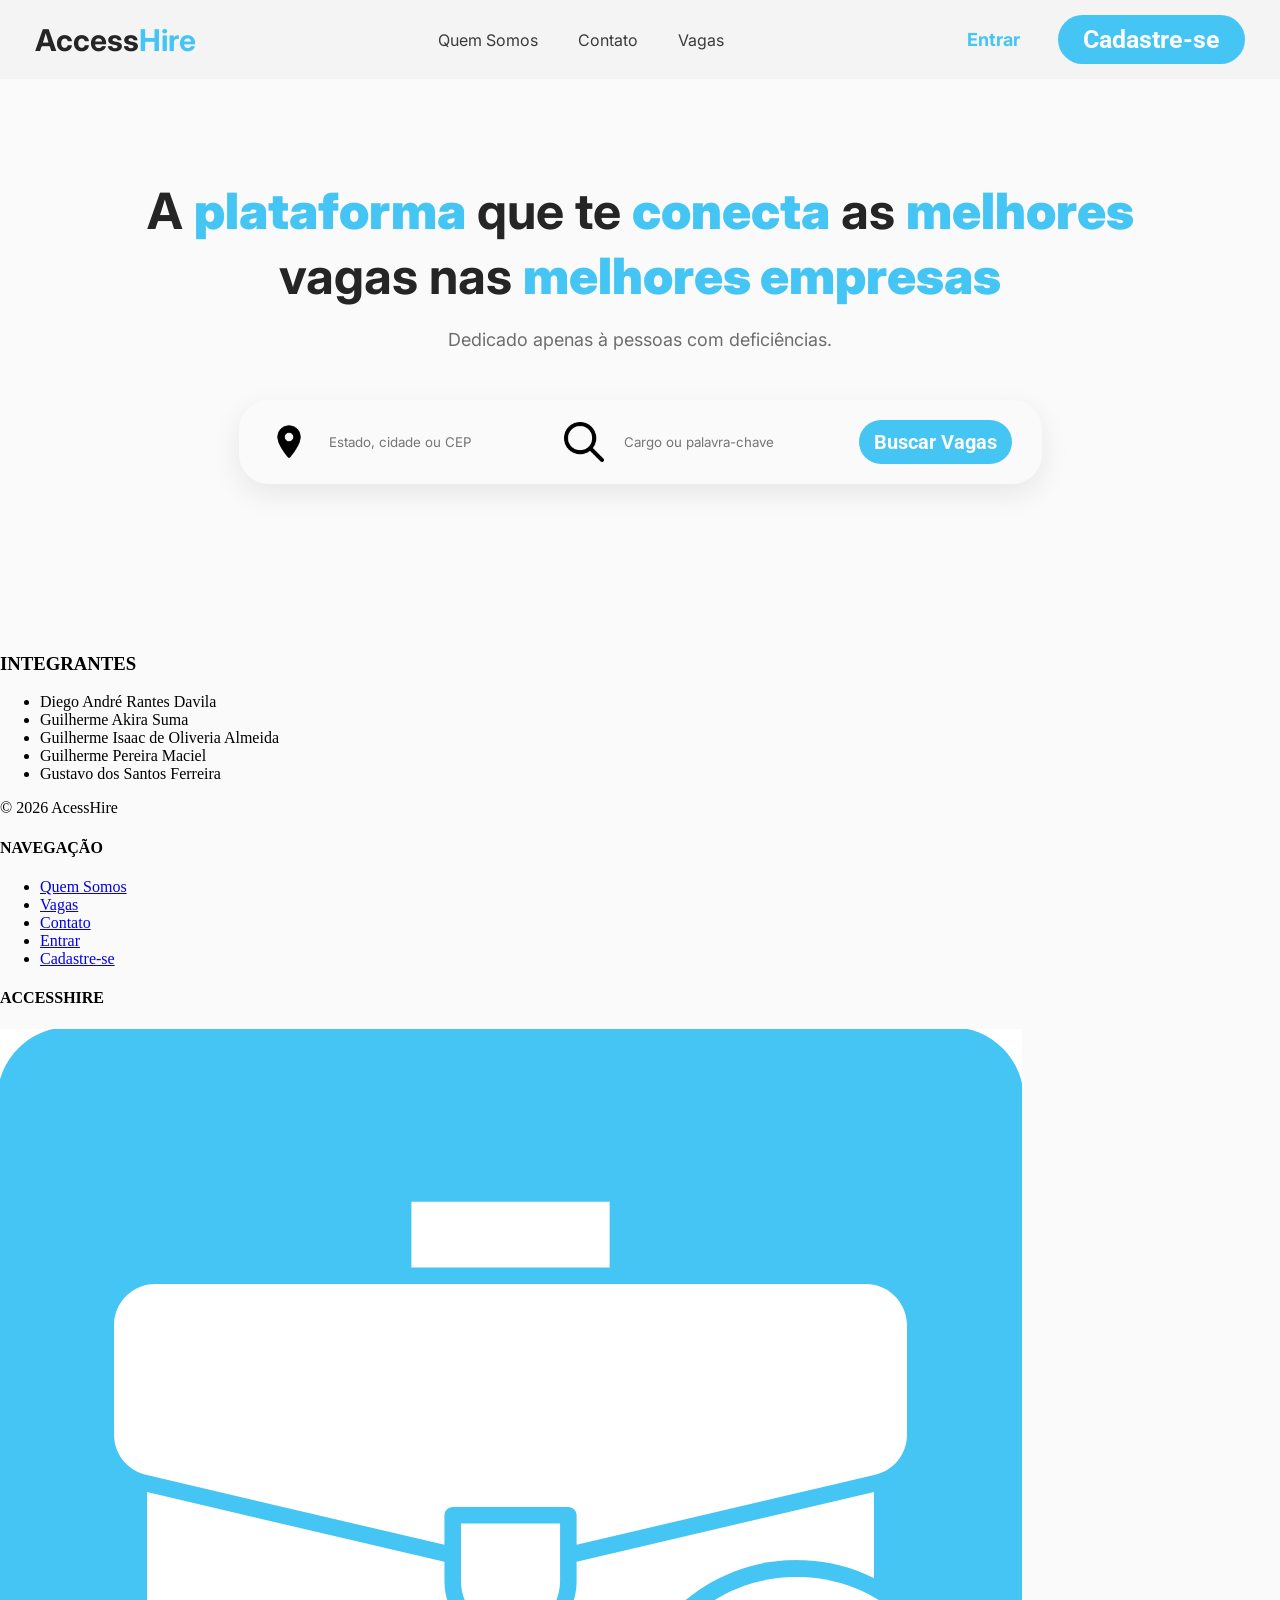
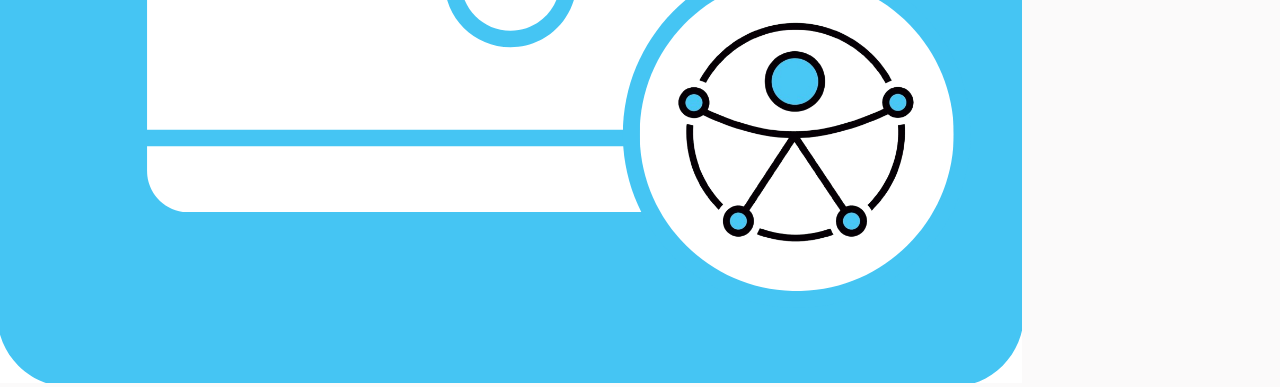
==== commit d0a6045a: "1" ====
--- a/index.html
+++ b/index.html
@@ -4,7 +4,7 @@
 <head>
     <meta charset="UTF-8">
     <meta name="viewport" content="width=device-width, initial-scale=1.0">
-    <link rel="stylesheet" href="../styles/indexStyle.css">
+    <link rel="stylesheet" href="indexStyle.css">
     <link rel="preconnect" href="https://fonts.googleapis.com">
     <link rel="preconnect" href="https://fonts.gstatic.com" crossorigin>
     <link
--- a/indexStyle.css
+++ b/indexStyle.css
@@ -0,0 +1,324 @@
+:root {
+    --cyanAH: #45c5f3;
+    --grayAH: #6d6d6d;
+    --text: #3b3b3b;
+    --title: #252525;
+    --white: #fbfafa;
+    --offWhite: #f3f3f3c5;
+}
+
+*,
+*::before,
+*::after {
+    box-sizing: border-box;
+}
+
+::selection {
+    background-color: var(--cyanAH);
+    color: var(--grayAH);
+}
+
+body {
+    padding: 0;
+    margin: 0;
+    background-color: var(--white);
+    overflow-x: hidden;
+}
+
+/* ===== NAV ===== */
+
+nav {
+    background-color: var(--offWhite);
+    display: flex;
+    justify-content: space-between;
+    align-items: center;
+    gap: clamp(20px, 5vw, 100px);
+    padding: 15px clamp(20px, 5vw, 35px);
+    backdrop-filter: blur(10px);
+    -webkit-backdrop-filter: blur(10px);
+    position: sticky;
+    top: 0;
+    z-index: 1000;
+}
+
+.navLogo {
+    display: flex;
+    align-items: center;
+    gap: 20px;
+}
+
+.navLogo h1 {
+    font-family: "Inter";
+    font-size: clamp(22px, 4vw, 30px);
+    color: var(--title);
+    margin: 0;
+    white-space: nowrap;
+}
+
+.navLogo span {
+    color: var(--cyanAH);
+}
+
+.navLinks {
+    display: flex;
+    align-items: center;
+    gap: 40px;
+}
+
+.navLinks a {
+    color: var(--text);
+    font-size: 16px;
+    font-family: "Inter";
+    text-decoration: none;
+    transition: all .18s ease;
+}
+
+.navLinks a:hover {
+    transform: translateY(-2px);
+    cursor: pointer;
+}
+
+.navCad {
+    display: flex;
+    align-items: center;
+    gap: clamp(15px, 3vw, 50px);
+}
+
+.navCad a {
+    font-size: 18px;
+    font-weight: 700;
+    font-family: "Inter";
+    text-decoration: none;
+    color: var(--cyanAH);
+    transition: all .18s ease-in-out;
+    white-space: nowrap;
+}
+
+.navCad a:hover {
+    transform: translateY(-2px);
+    cursor: pointer;
+}
+
+.navCad button {
+    padding: 10px clamp(15px, 3vw, 25px);
+    background-color: var(--cyanAH);
+    border: none;
+    border-radius: 30px;
+    font-family: "Roboto";
+    font-size: clamp(16px, 2vw, 25px);
+    font-weight: 700;
+    color: var(--white);
+    transition: all .18s ease;
+    white-space: nowrap;
+}
+
+.navCad button:hover {
+    transform: translateY(2px);
+    cursor: pointer;
+}
+
+.navToggle {
+    display: none;
+}
+
+.navBurger {
+    display: none;
+    flex-direction: column;
+    gap: 5px;
+    cursor: pointer;
+    z-index: 1001;
+}
+
+.navBurger span {
+    width: 26px;
+    height: 3px;
+    background-color: var(--title);
+    border-radius: 3px;
+    transition: all .25s ease;
+}
+
+/* ===== TOP CONTENT ===== */
+
+.topContent {
+    padding: clamp(50px, 10vw, 100px) clamp(20px, 8vw, 200px);
+}
+
+.topContent h1 {
+    text-align: center;
+    font-size: clamp(28px, 5vw, 50px);
+    font-family: "Inter";
+    color: var(--title);
+    line-height: 1.3;
+    margin: 0 0 20px 0;
+}
+
+.topContent span {
+    font-weight: 1000;
+    color: var(--cyanAH);
+}
+
+.topContent p {
+    text-align: center;
+    color: var(--grayAH);
+    font-family: "Inter";
+    font-size: clamp(15px, 2vw, 18px);
+}
+
+/* ===== SEARCH BAR ===== */
+
+.searchBar {
+    display: flex;
+    align-items: center;
+    justify-content: center;
+    flex-wrap: wrap;
+    padding: 20px 30px;
+    background-color: var(--white);
+    border-radius: 30px;
+    gap: 10px;
+    box-shadow: 0 10px 30px rgba(0, 0, 0, 0.08);
+    width: fit-content;
+    max-width: 90%;
+    margin: 50px auto;
+}
+
+.searchBar img {
+    width: 40px;
+    -webkit-user-select: none;
+    -moz-user-select: none;
+    -ms-user-select: none;
+    user-select: none;
+    flex-shrink: 0;
+}
+
+.searchBar input {
+    border: none;
+    background-color: var(--white);
+    padding: 10px;
+    font-family: "Inter";
+    min-width: 0;
+}
+
+.searchBar input:focus {
+    outline: none;
+    border-bottom: 1px solid var(--title);
+}
+
+.searchBar input[type="search"]::-webkit-search-cancel-button,
+input[type="search"]::-webkit-search-decoration {
+    -webkit-appearance: none;
+    appearance: none;
+}
+
+.searchBar button {
+    padding: 10px 15px;
+    background-color: var(--cyanAH);
+    border: none;
+    border-radius: 30px;
+    font-family: "Roboto";
+    font-size: 20px;
+    font-weight: 700;
+    color: var(--white);
+    transition: all .18s ease;
+    white-space: nowrap;
+}
+
+.searchBar button:hover {
+    transform: translateY(3px);
+    cursor: pointer;
+}
+
+@media (max-width: 900px) {
+    .navLinks {
+        position: fixed;
+        top: 0;
+        right: -100%;
+        height: 100vh;
+        width: min(70vw, 320px);
+        background-color: var(--offWhite);
+        flex-direction: column;
+        justify-content: center;
+        gap: 30px;
+        transition: right .3s ease;
+        box-shadow: -10px 0 30px rgba(0, 0, 0, 0.1);
+    }
+
+    .navToggle:checked~.navLinks {
+        right: 0;
+    }
+
+    .navBurger {
+        display: flex;
+    }
+
+    .navToggle:checked~.navBurger span:nth-child(1) {
+        transform: translateY(8px) rotate(45deg);
+    }
+
+    .navToggle:checked~.navBurger span:nth-child(2) {
+        opacity: 0;
+    }
+
+    .navToggle:checked~.navBurger span:nth-child(3) {
+        transform: translateY(-8px) rotate(-45deg);
+    }
+
+}
+
+/* Mobile: barra de busca empilha em coluna */
+@media (max-width: 600px) {
+    .searchBar {
+        flex-direction: column;
+        align-items: stretch;
+        width: 90%;
+        border-radius: 20px;
+    }
+
+    .searchBar input {
+        text-align: center;
+        border-bottom: 1px solid var(--offWhite);
+        padding: 12px;
+    }
+
+    .searchBar img {
+        display: none;
+    }
+
+    .searchBar button {
+        margin-top: 10px;
+        width: 100%;
+    }
+
+    .navCad button {
+        padding: 8px 16px;
+    }
+}
+
+
+@media (max-width: 480px) {
+    nav {
+        padding: 12px 16px;
+        gap: 10px;
+    }
+
+    .navLogo h1 {
+        font-size: 20px;
+    }
+
+    .navCad {
+        gap: 12px;
+    }
+
+    .navCad a {
+        font-size: 14px;
+    }
+
+    .navCad button {
+        padding: 8px 14px;
+        font-size: 14px;
+        border-radius: 20px;
+    }
+
+    .navBurger span {
+        width: 22px;
+    }
+}
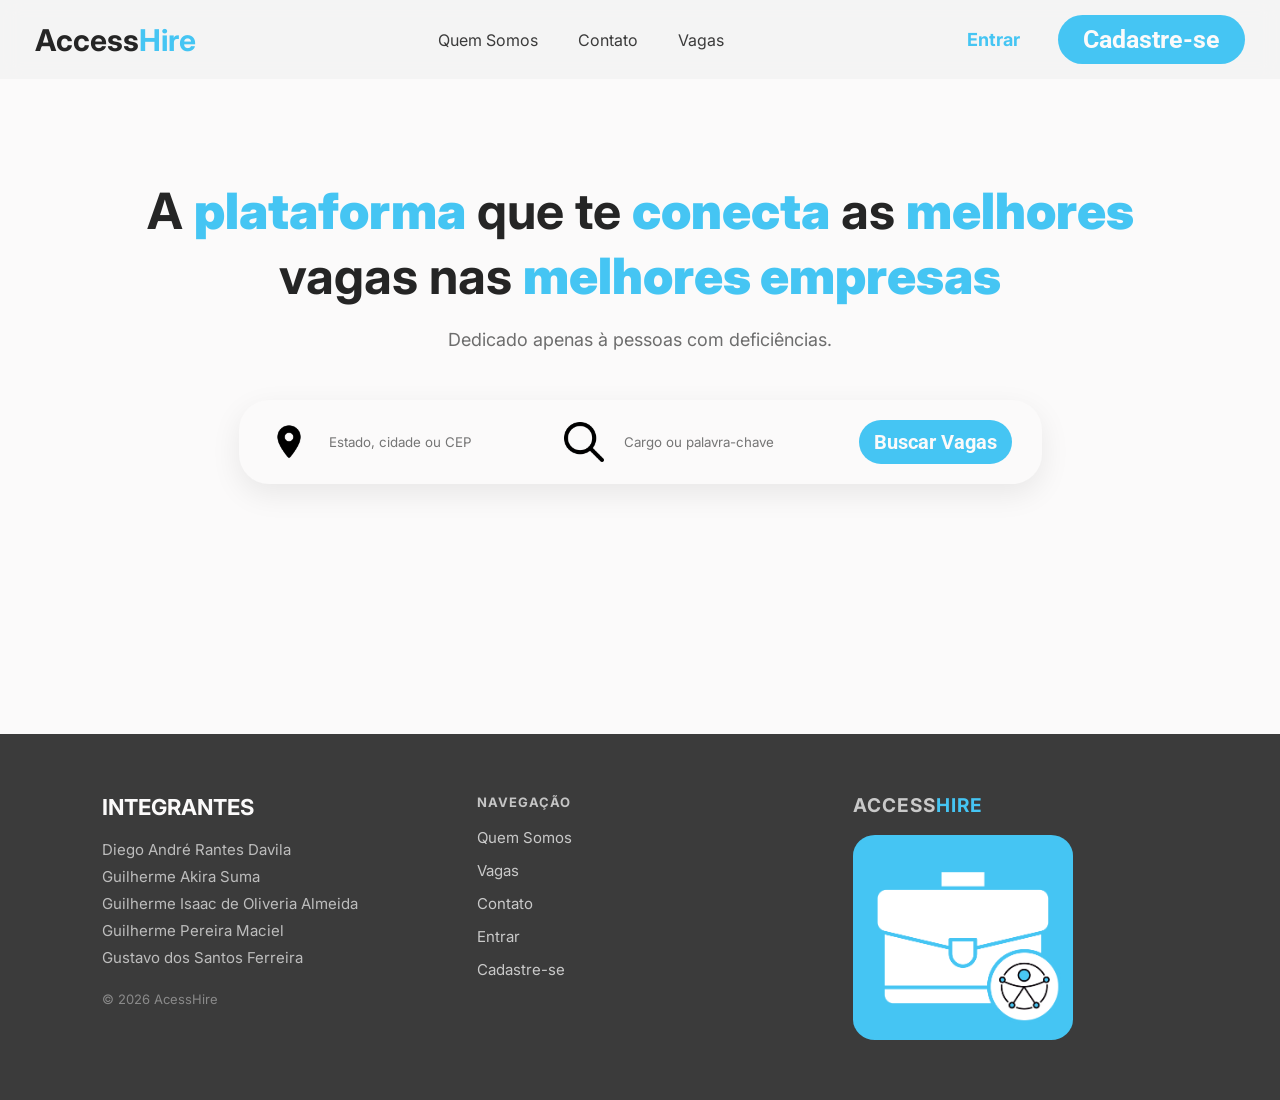
==== commit f66497e6: "22" ====
--- a/index.html
+++ b/index.html
@@ -10,7 +10,7 @@
     <link
         href="https://fonts.googleapis.com/css2?family=Inter:ital,opsz,wght@0,14..32,100..900;1,14..32,100..900&family=Roboto:ital,wght@0,100..900;1,100..900&display=swap"
         rel="stylesheet">
-        <link rel="icon" type="image/png" href="../assets/iconLogo.png">
+        <link rel="icon" type="image/png" href="iconLogo.png">
     <title>AccessHire</title>
 </head>
 
@@ -20,13 +20,13 @@
             <h1>Access<span>Hire</span></h1>
         </div>
         <div class="navLinks">
-            <a href="../screens/sobreNos.html">Quem Somos</a>
-            <a href="../screens/contato.html">Contato</a>
-            <a href="../screens/vagas.html">Vagas</a>
+            <a href="sobreNos.html">Quem Somos</a>
+            <a href="contato.html">Contato</a>
+            <a href="vagas.html">Vagas</a>
         </div>
         <div class="navCad">
-            <a href="../screens/login.html">Entrar</a>
-            <a href="../screens/cadastro.html">
+            <a href="login.html">Entrar</a>
+            <a href="cadastro.html">
                 <button>Cadastre-se</button>
             </a>
         </div>
@@ -39,9 +39,9 @@
         </h1>
         <p>Dedicado apenas à pessoas com deficiências.</p>
         <div class="searchBar">
-            <img src="../assets/local.png"></img>
+            <img src="local.png"></img>
             <input type="search" class="addressSearch" placeholder="Estado, cidade ou CEP">
-            <img src="../assets/search.png"></img>
+            <img src="search.png"></img>
             <input type="search" class="positionSearch" placeholder="Cargo ou palavra-chave">
             <button>Buscar Vagas</button>
         </div>
@@ -63,18 +63,18 @@
         <div class="footerCol footerNav">
             <h4>NAVEGAÇÃO</h4>
             <ul>
-                <li><a href="../screens/sobreNos.html">Quem Somos</a></li>
-                <li><a href="../screens/vagas.html">Vagas</a></li>
-                <li><a href="../screens/contato.html">Contato</a></li>
-                <li><a href="../screens/login.html">Entrar</a></li>
-                <li><a href="../screens/cadastro.html">Cadastre-se</a></li>
+                <li><a href="sobreNos.html">Quem Somos</a></li>
+                <li><a href="vagas.html">Vagas</a></li>
+                <li><a href="contato.html">Contato</a></li>
+                <li><a href="login.html">Entrar</a></li>
+                <li><a href="cadastro.html">Cadastre-se</a></li>
             </ul>
         </div>
      
         <div class="footerCol footerBrand">
             <h4>ACCESS<span>HIRE</span></h4>
             <div class="footerImage">
-                <img src="../assets/logo.png" alt="LOGO">
+                <img src="logo.png" alt="LOGO">
             </div>
         </div>
      
--- a/indexStyle.css
+++ b/indexStyle.css
@@ -1,12 +1,15 @@
 :root {
     --cyanAH: #45c5f3;
+    --corbotao: #1a9ee7;
     --grayAH: #6d6d6d;
     --text: #3b3b3b;
     --title: #252525;
     --white: #fbfafa;
     --offWhite: #f3f3f3c5;
-}
-
+    --transparent: #ffffff00;
+    --lightGray: #c5c5c5;
+}
+ 
 *,
 *::before,
 *::after {
@@ -76,6 +79,8 @@
 .navLinks a:hover {
     transform: translateY(-2px);
     cursor: pointer;
+    color: var(--title);
+    font-weight: 700;
 }
 
 .navCad {
@@ -227,6 +232,117 @@
     cursor: pointer;
 }
 
+/* ===== FOOTER ===== */
+
+.siteFooter {
+    background-color: var(--text);
+    padding: clamp(30px, 6vw, 60px) clamp(20px, 8vw, 200px);
+    display: flex;
+    flex-wrap: wrap;
+    justify-content: space-between;
+    gap: 50px;
+    margin-top: 100px;
+}
+
+.footerCol {
+    flex: 1 1 200px;
+    min-width: 200px;
+}
+
+.footerAbout h3 {
+    font-family: "Inter";
+    font-size: 22px;
+    font-weight: 700;
+    color: var(--footerHeading, #fbfafa);
+    margin: 0 0 16px 0;
+}
+
+.footerMembers {
+    list-style: none;
+    padding: 0;
+    margin: 0 0 20px 0;
+}
+
+.footerMembers li {
+    font-family: "Inter";
+    font-size: 15px;
+    color: var(--footerText, #bdbdbd);
+    line-height: 1.8;
+}
+
+.footerCopy {
+    font-family: "Inter";
+    font-size: 13px;
+    color: var(--footerMuted, #8a8a8a);
+    margin: 0;
+}
+
+.footerNav h4 {
+    font-family: "Inter";
+    font-size: 13px;
+    font-weight: 700;
+    letter-spacing: 1px;
+    text-transform: uppercase;
+    color: var(--lightGray);
+    margin: 0 0 18px 0;
+}
+
+.footerNav ul {
+    list-style: none;
+    padding: 0;
+    margin: 0;
+}
+
+.footerNav li {
+    margin-bottom: 14px;
+}
+
+.footerNav a {
+    font-family: "Inter";
+    font-size: 15px;
+    color: var(--offWhite);
+    text-decoration: none;
+    transition: color .18s ease, transform .18s ease;
+    display: inline-block;
+}
+
+.footerNav a:hover {
+    color: var(--corbotao);
+    transform: translateX(4px);
+}
+
+
+
+.footerBrand h4 {
+    font-family: "Inter";
+    font-size: 19px;
+    font-weight: 700;
+    letter-spacing: 1px;
+    text-transform: uppercase;
+    color: var(--offWhite);
+    margin: 0 0 18px 0;
+}
+
+.footerBrand span{
+    color: var(--cyanAH);
+}
+
+.footerImage {
+    width: 100%;
+    max-width: 220px;
+}
+
+.footerImage img {
+    width: 100%;
+    height: 100%;
+    object-fit: cover;
+    border-radius: 8px;
+    display: block;
+    border-radius: 10%;
+}
+
+/* ===== RESPONSIVO ===== */
+
 @media (max-width: 900px) {
     .navLinks {
         position: fixed;
@@ -238,6 +354,7 @@
         flex-direction: column;
         justify-content: center;
         gap: 30px;
+        overflow-y: auto;
         transition: right .3s ease;
         box-shadow: -10px 0 30px rgba(0, 0, 0, 0.1);
     }
@@ -321,4 +438,16 @@
     .navBurger span {
         width: 22px;
     }
+}
+
+@media (max-width: 700px) {
+    .siteFooter {
+        flex-direction: column;
+        gap: 40px;
+        text-align: left;
+    }
+
+    .footerCol {
+        min-width: 100%;
+    }
 }
